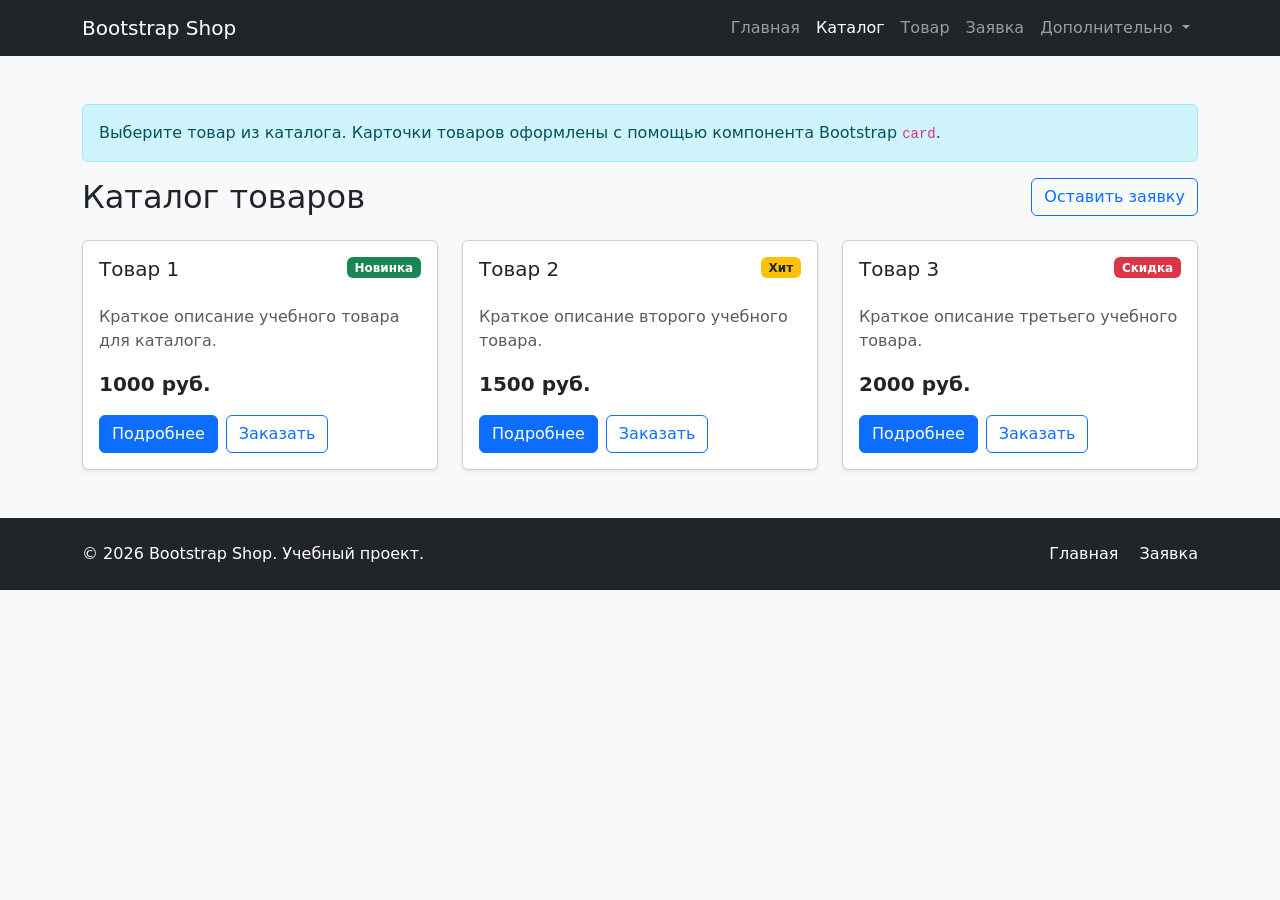
==== catalog.html @ 0e7867d0 "feat: add Bootstrap components pages" ====
<!DOCTYPE html>
<html lang="ru">
<head>
  <meta charset="UTF-8">
  <meta name="viewport" content="width=device-width, initial-scale=1.0">
  <title>Каталог – Bootstrap Shop</title>

  <link
    href="https://cdn.jsdelivr.net/npm/bootstrap@5.3.3/dist/css/bootstrap.min.css"
    rel="stylesheet"
  >
  <link rel="stylesheet" href="css/custom.css">
</head>
<body class="bg-light">
  <nav class="navbar navbar-expand-lg navbar-dark bg-dark">
    <div class="container">
      <a class="navbar-brand" href="index.html">Bootstrap Shop</a>

      <button
        class="navbar-toggler"
        type="button"
        data-bs-toggle="collapse"
        data-bs-target="#mainNavbar"
        aria-controls="mainNavbar"
        aria-expanded="false"
        aria-label="Переключить навигацию"
      >
        <span class="navbar-toggler-icon"></span>
      </button>

      <div class="collapse navbar-collapse" id="mainNavbar">
        <ul class="navbar-nav ms-auto">
          <li class="nav-item">
            <a class="nav-link" href="index.html">Главная</a>
          </li>
          <li class="nav-item">
            <a class="nav-link active" aria-current="page" href="catalog.html">Каталог</a>
          </li>
          <li class="nav-item">
            <a class="nav-link" href="product.html">Товар</a>
          </li>
          <li class="nav-item">
            <a class="nav-link" href="order.html">Заявка</a>
          </li>
          <li class="nav-item dropdown">
            <a
              class="nav-link dropdown-toggle"
              href="#"
              role="button"
              data-bs-toggle="dropdown"
              aria-expanded="false"
            >
              Дополнительно
            </a>
            <ul class="dropdown-menu">
              <li><a class="dropdown-item" href="catalog.html">Все товары</a></li>
              <li><a class="dropdown-item" href="order.html">Оформить заявку</a></li>
              <li><a class="dropdown-item" href="index.html#popular">Популярное</a></li>
            </ul>
          </li>
        </ul>
      </div>
    </div>
  </nav>

  <main class="container my-5">
    <div class="alert alert-info" role="alert">
      Выберите товар из каталога. Карточки товаров оформлены с помощью компонента
      Bootstrap <code>card</code>.
    </div>

    <div class="d-flex justify-content-between align-items-center mb-4">
      <h1 class="h2 mb-0">Каталог товаров</h1>
      <a class="btn btn-outline-primary" href="order.html">Оставить заявку</a>
    </div>

    <div class="row g-4">
      <div class="col-12 col-md-6 col-lg-4">
        <div class="card h-100 shadow-sm">
          <div class="card-body d-flex flex-column">
            <div class="d-flex justify-content-between align-items-start mb-3">
              <h2 class="card-title h5">Товар 1</h2>
              <span class="badge bg-success">Новинка</span>
            </div>
            <p class="card-text text-muted">
              Краткое описание учебного товара для каталога.
            </p>
            <p class="fw-bold fs-5 mt-auto">1000 руб.</p>
            <div class="d-flex gap-2">
              <a class="btn btn-primary" href="product.html">Подробнее</a>
              <button
                class="btn btn-outline-primary"
                type="button"
                data-bs-toggle="modal"
                data-bs-target="#orderModal"
              >
                Заказать
              </button>
            </div>
          </div>
        </div>
      </div>

      <div class="col-12 col-md-6 col-lg-4">
        <div class="card h-100 shadow-sm">
          <div class="card-body d-flex flex-column">
            <div class="d-flex justify-content-between align-items-start mb-3">
              <h2 class="card-title h5">Товар 2</h2>
              <span class="badge bg-warning text-dark">Хит</span>
            </div>
            <p class="card-text text-muted">
              Краткое описание второго учебного товара.
            </p>
            <p class="fw-bold fs-5 mt-auto">1500 руб.</p>
            <div class="d-flex gap-2">
              <a class="btn btn-primary" href="product.html">Подробнее</a>
              <button
                class="btn btn-outline-primary"
                type="button"
                data-bs-toggle="modal"
                data-bs-target="#orderModal"
              >
                Заказать
              </button>
            </div>
          </div>
        </div>
      </div>

      <div class="col-12 col-md-6 col-lg-4">
        <div class="card h-100 shadow-sm">
          <div class="card-body d-flex flex-column">
            <div class="d-flex justify-content-between align-items-start mb-3">
              <h2 class="card-title h5">Товар 3</h2>
              <span class="badge bg-danger">Скидка</span>
            </div>
            <p class="card-text text-muted">
              Краткое описание третьего учебного товара.
            </p>
            <p class="fw-bold fs-5 mt-auto">2000 руб.</p>
            <div class="d-flex gap-2">
              <a class="btn btn-primary" href="product.html">Подробнее</a>
              <button
                class="btn btn-outline-primary"
                type="button"
                data-bs-toggle="modal"
                data-bs-target="#orderModal"
              >
                Заказать
              </button>
            </div>
          </div>
        </div>
      </div>
    </div>
  </main>

  <div
    class="modal fade"
    id="orderModal"
    tabindex="-1"
    aria-labelledby="orderModalLabel"
    aria-hidden="true"
  >
    <div class="modal-dialog">
      <div class="modal-content">
        <div class="modal-header">
          <h2 class="modal-title h5" id="orderModalLabel">Быстрая заявка</h2>
          <button
            type="button"
            class="btn-close"
            data-bs-dismiss="modal"
            aria-label="Закрыть"
          ></button>
        </div>

        <div class="modal-body">
          <p class="text-muted">
            Оставьте контактные данные, и менеджер свяжется с вами.
          </p>

          <form>
            <div class="mb-3">
              <label for="modal-name" class="form-label">Имя</label>
              <input
                id="modal-name"
                name="modal-name"
                type="text"
                class="form-control"
                required
              >
            </div>

            <div class="mb-3">
              <label for="modal-phone" class="form-label">Телефон</label>
              <input
                id="modal-phone"
                name="modal-phone"
                type="tel"
                class="form-control"
                required
              >
            </div>

            <div class="form-check mb-3">
              <input
                id="modal-agree"
                name="modal-agree"
                class="form-check-input"
                type="checkbox"
                required
              >
              <label class="form-check-label" for="modal-agree">
                Согласен на обработку данных
              </label>
            </div>
          </form>
        </div>

        <div class="modal-footer">
          <button type="button" class="btn btn-secondary" data-bs-dismiss="modal">
            Закрыть
          </button>
          <button type="button" class="btn btn-primary">Отправить</button>
        </div>
      </div>
    </div>
  </div>

  <footer class="bg-dark text-white py-4 mt-5">
    <div class="container">
      <div class="row align-items-center g-3">
        <div class="col-12 col-md-6">
          <p class="mb-0">&copy; 2026 Bootstrap Shop. Учебный проект.</p>
        </div>
        <div class="col-12 col-md-6 text-md-end">
          <a class="text-white text-decoration-none me-3" href="index.html">Главная</a>
          <a class="text-white text-decoration-none" href="order.html">Заявка</a>
        </div>
      </div>
    </div>
  </footer>

  <script
    src="https://cdn.jsdelivr.net/npm/bootstrap@5.3.3/dist/js/bootstrap.bundle.min.js"
  ></script>
</body>
</html>
---- css/custom.css ----
body {
  min-height: 100vh;
}

.placeholder-box {
  min-height: 240px;
}

.placeholder-image {
  min-height: 320px;
}

.card-img-top {
  height: 180px;
  object-fit: cover;
}
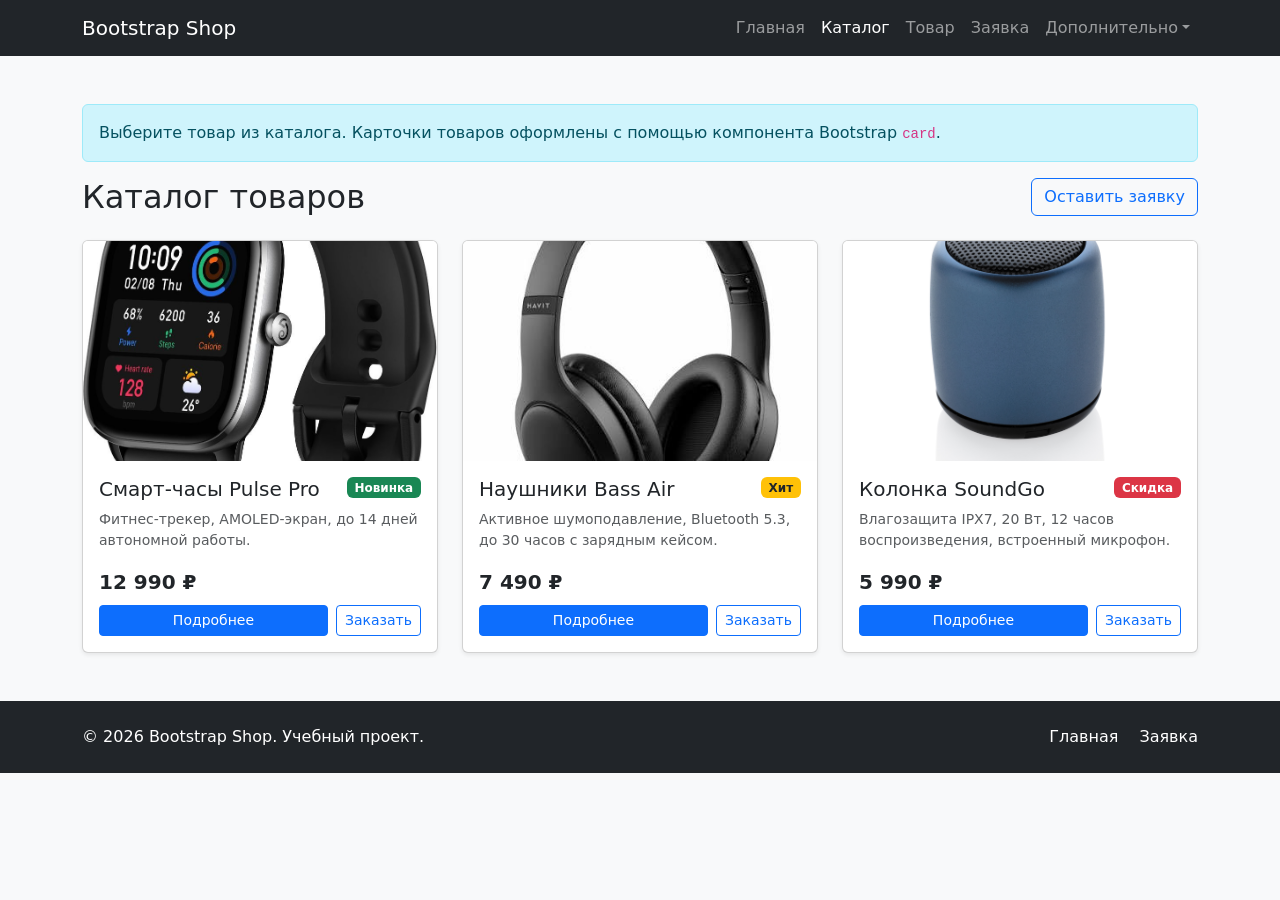
==== commit 3e910d78: "feat: add local Bootstrap, products, images and update README" ====
--- a/catalog.html
+++ b/catalog.html
@@ -4,54 +4,25 @@
   <meta charset="UTF-8">
   <meta name="viewport" content="width=device-width, initial-scale=1.0">
   <title>Каталог – Bootstrap Shop</title>
-
-  <link
-    href="https://cdn.jsdelivr.net/npm/bootstrap@5.3.3/dist/css/bootstrap.min.css"
-    rel="stylesheet"
-  >
+  <link rel="stylesheet" href="vendor/bootstrap/css/bootstrap.min.css">
   <link rel="stylesheet" href="css/custom.css">
 </head>
 <body class="bg-light">
+
   <nav class="navbar navbar-expand-lg navbar-dark bg-dark">
     <div class="container">
       <a class="navbar-brand" href="index.html">Bootstrap Shop</a>
-
-      <button
-        class="navbar-toggler"
-        type="button"
-        data-bs-toggle="collapse"
-        data-bs-target="#mainNavbar"
-        aria-controls="mainNavbar"
-        aria-expanded="false"
-        aria-label="Переключить навигацию"
-      >
+      <button class="navbar-toggler" type="button" data-bs-toggle="collapse" data-bs-target="#mainNavbar" aria-controls="mainNavbar" aria-expanded="false" aria-label="Переключить навигацию">
         <span class="navbar-toggler-icon"></span>
       </button>
-
       <div class="collapse navbar-collapse" id="mainNavbar">
         <ul class="navbar-nav ms-auto">
-          <li class="nav-item">
-            <a class="nav-link" href="index.html">Главная</a>
-          </li>
-          <li class="nav-item">
-            <a class="nav-link active" aria-current="page" href="catalog.html">Каталог</a>
-          </li>
-          <li class="nav-item">
-            <a class="nav-link" href="product.html">Товар</a>
-          </li>
-          <li class="nav-item">
-            <a class="nav-link" href="order.html">Заявка</a>
-          </li>
+          <li class="nav-item"><a class="nav-link" href="index.html">Главная</a></li>
+          <li class="nav-item"><a class="nav-link active" aria-current="page" href="catalog.html">Каталог</a></li>
+          <li class="nav-item"><a class="nav-link" href="product.html">Товар</a></li>
+          <li class="nav-item"><a class="nav-link" href="order.html">Заявка</a></li>
           <li class="nav-item dropdown">
-            <a
-              class="nav-link dropdown-toggle"
-              href="#"
-              role="button"
-              data-bs-toggle="dropdown"
-              aria-expanded="false"
-            >
-              Дополнительно
-            </a>
+            <a class="nav-link dropdown-toggle" href="#" role="button" data-bs-toggle="dropdown" aria-expanded="false">Дополнительно</a>
             <ul class="dropdown-menu">
               <li><a class="dropdown-item" href="catalog.html">Все товары</a></li>
               <li><a class="dropdown-item" href="order.html">Оформить заявку</a></li>
@@ -65,8 +36,7 @@
 
   <main class="container my-5">
     <div class="alert alert-info" role="alert">
-      Выберите товар из каталога. Карточки товаров оформлены с помощью компонента
-      Bootstrap <code>card</code>.
+      Выберите товар из каталога. Карточки товаров оформлены с помощью компонента Bootstrap <code>card</code>.
     </div>
 
     <div class="d-flex justify-content-between align-items-center mb-4">
@@ -75,157 +45,62 @@
     </div>
 
     <div class="row g-4">
+      <!-- Товар 1 -->
       <div class="col-12 col-md-6 col-lg-4">
-        <div class="card h-100 shadow-sm">
+        <div class="card h-100 shadow-sm product-card">
+          <img src="images/product-1.jpg" class="card-img-top" alt="Смарт-часы Pulse Pro">
           <div class="card-body d-flex flex-column">
-            <div class="d-flex justify-content-between align-items-start mb-3">
-              <h2 class="card-title h5">Товар 1</h2>
+            <div class="d-flex justify-content-between align-items-start mb-2">
+              <h2 class="card-title h5 mb-0">Смарт-часы Pulse Pro</h2>
               <span class="badge bg-success">Новинка</span>
             </div>
-            <p class="card-text text-muted">
-              Краткое описание учебного товара для каталога.
-            </p>
-            <p class="fw-bold fs-5 mt-auto">1000 руб.</p>
+            <p class="card-text text-muted small">Фитнес-трекер, AMOLED-экран, до 14 дней автономной работы.</p>
+            <p class="fw-bold fs-5 mt-auto mb-2">12 990 ₽</p>
             <div class="d-flex gap-2">
-              <a class="btn btn-primary" href="product.html">Подробнее</a>
-              <button
-                class="btn btn-outline-primary"
-                type="button"
-                data-bs-toggle="modal"
-                data-bs-target="#orderModal"
-              >
-                Заказать
-              </button>
+              <a href="product.html" class="btn btn-primary btn-sm flex-grow-1">Подробнее</a>
+              <button class="btn btn-outline-primary btn-sm" data-bs-toggle="modal" data-bs-target="#orderModal">Заказать</button>
             </div>
           </div>
         </div>
       </div>
-
+      <!-- Товар 2 -->
       <div class="col-12 col-md-6 col-lg-4">
-        <div class="card h-100 shadow-sm">
+        <div class="card h-100 shadow-sm product-card">
+          <img src="images/product-2.jpg" class="card-img-top" alt="Беспроводные наушники Bass Air">
           <div class="card-body d-flex flex-column">
-            <div class="d-flex justify-content-between align-items-start mb-3">
-              <h2 class="card-title h5">Товар 2</h2>
+            <div class="d-flex justify-content-between align-items-start mb-2">
+              <h2 class="card-title h5 mb-0">Наушники Bass Air</h2>
               <span class="badge bg-warning text-dark">Хит</span>
             </div>
-            <p class="card-text text-muted">
-              Краткое описание второго учебного товара.
-            </p>
-            <p class="fw-bold fs-5 mt-auto">1500 руб.</p>
+            <p class="card-text text-muted small">Активное шумоподавление, Bluetooth 5.3, до 30 часов с зарядным кейсом.</p>
+            <p class="fw-bold fs-5 mt-auto mb-2">7 490 ₽</p>
             <div class="d-flex gap-2">
-              <a class="btn btn-primary" href="product.html">Подробнее</a>
-              <button
-                class="btn btn-outline-primary"
-                type="button"
-                data-bs-toggle="modal"
-                data-bs-target="#orderModal"
-              >
-                Заказать
-              </button>
+              <a href="product.html" class="btn btn-primary btn-sm flex-grow-1">Подробнее</a>
+              <button class="btn btn-outline-primary btn-sm" data-bs-toggle="modal" data-bs-target="#orderModal">Заказать</button>
             </div>
           </div>
         </div>
       </div>
-
+      <!-- Товар 3 -->
       <div class="col-12 col-md-6 col-lg-4">
-        <div class="card h-100 shadow-sm">
+        <div class="card h-100 shadow-sm product-card">
+          <img src="images/product-3.jpg" class="card-img-top" alt="Портативная колонка SoundGo">
           <div class="card-body d-flex flex-column">
-            <div class="d-flex justify-content-between align-items-start mb-3">
-              <h2 class="card-title h5">Товар 3</h2>
+            <div class="d-flex justify-content-between align-items-start mb-2">
+              <h2 class="card-title h5 mb-0">Колонка SoundGo</h2>
               <span class="badge bg-danger">Скидка</span>
             </div>
-            <p class="card-text text-muted">
-              Краткое описание третьего учебного товара.
-            </p>
-            <p class="fw-bold fs-5 mt-auto">2000 руб.</p>
+            <p class="card-text text-muted small">Влагозащита IPX7, 20 Вт, 12 часов воспроизведения, встроенный микрофон.</p>
+            <p class="fw-bold fs-5 mt-auto mb-2">5 990 ₽</p>
             <div class="d-flex gap-2">
-              <a class="btn btn-primary" href="product.html">Подробнее</a>
-              <button
-                class="btn btn-outline-primary"
-                type="button"
-                data-bs-toggle="modal"
-                data-bs-target="#orderModal"
-              >
-                Заказать
-              </button>
+              <a href="product.html" class="btn btn-primary btn-sm flex-grow-1">Подробнее</a>
+              <button class="btn btn-outline-primary btn-sm" data-bs-toggle="modal" data-bs-target="#orderModal">Заказать</button>
             </div>
           </div>
         </div>
       </div>
     </div>
   </main>
-
-  <div
-    class="modal fade"
-    id="orderModal"
-    tabindex="-1"
-    aria-labelledby="orderModalLabel"
-    aria-hidden="true"
-  >
-    <div class="modal-dialog">
-      <div class="modal-content">
-        <div class="modal-header">
-          <h2 class="modal-title h5" id="orderModalLabel">Быстрая заявка</h2>
-          <button
-            type="button"
-            class="btn-close"
-            data-bs-dismiss="modal"
-            aria-label="Закрыть"
-          ></button>
-        </div>
-
-        <div class="modal-body">
-          <p class="text-muted">
-            Оставьте контактные данные, и менеджер свяжется с вами.
-          </p>
-
-          <form>
-            <div class="mb-3">
-              <label for="modal-name" class="form-label">Имя</label>
-              <input
-                id="modal-name"
-                name="modal-name"
-                type="text"
-                class="form-control"
-                required
-              >
-            </div>
-
-            <div class="mb-3">
-              <label for="modal-phone" class="form-label">Телефон</label>
-              <input
-                id="modal-phone"
-                name="modal-phone"
-                type="tel"
-                class="form-control"
-                required
-              >
-            </div>
-
-            <div class="form-check mb-3">
-              <input
-                id="modal-agree"
-                name="modal-agree"
-                class="form-check-input"
-                type="checkbox"
-                required
-              >
-              <label class="form-check-label" for="modal-agree">
-                Согласен на обработку данных
-              </label>
-            </div>
-          </form>
-        </div>
-
-        <div class="modal-footer">
-          <button type="button" class="btn btn-secondary" data-bs-dismiss="modal">
-            Закрыть
-          </button>
-          <button type="button" class="btn btn-primary">Отправить</button>
-        </div>
-      </div>
-    </div>
-  </div>
 
   <footer class="bg-dark text-white py-4 mt-5">
     <div class="container">
@@ -241,8 +116,39 @@
     </div>
   </footer>
 
-  <script
-    src="https://cdn.jsdelivr.net/npm/bootstrap@5.3.3/dist/js/bootstrap.bundle.min.js"
-  ></script>
+  <!-- Модальное окно заказа -->
+  <div class="modal fade" id="orderModal" tabindex="-1" aria-labelledby="orderModalLabel" aria-hidden="true">
+    <div class="modal-dialog">
+      <div class="modal-content">
+        <div class="modal-header">
+          <h5 class="modal-title" id="orderModalLabel">Быстрая заявка</h5>
+          <button type="button" class="btn-close" data-bs-dismiss="modal" aria-label="Закрыть"></button>
+        </div>
+        <div class="modal-body">
+          <p class="text-muted">Оставьте контактные данные, и менеджер свяжется с вами.</p>
+          <form>
+            <div class="mb-3">
+              <label for="modal-name" class="form-label">Имя</label>
+              <input type="text" class="form-control" id="modal-name" required>
+            </div>
+            <div class="mb-3">
+              <label for="modal-phone" class="form-label">Телефон</label>
+              <input type="tel" class="form-control" id="modal-phone" required>
+            </div>
+            <div class="form-check mb-3">
+              <input class="form-check-input" type="checkbox" id="modal-agree" required>
+              <label class="form-check-label" for="modal-agree">Согласен на обработку данных</label>
+            </div>
+          </form>
+        </div>
+        <div class="modal-footer">
+          <button type="button" class="btn btn-secondary" data-bs-dismiss="modal">Закрыть</button>
+          <button type="button" class="btn btn-primary">Отправить</button>
+        </div>
+      </div>
+    </div>
+  </div>
+
+  <script src="vendor/bootstrap/js/bootstrap.bundle.min.js"></script>
 </body>
 </html>
--- a/css/custom.css
+++ b/css/custom.css
@@ -6,11 +6,25 @@
   min-height: 240px;
 }
 
-.placeholder-image {
-  min-height: 320px;
+/* Стили для карточек товаров */
+.product-card {
+  transition: transform 0.2s ease, box-shadow 0.2s ease;
 }
 
-.card-img-top {
-  height: 180px;
+.product-card:hover {
+  transform: translateY(-4px);
+  box-shadow: 0 0.5rem 1rem rgba(0, 0, 0, 0.15) !important;
+}
+
+.product-card .card-img-top {
+  height: 220px;
   object-fit: cover;
+}
+
+/* Стили для детальной страницы товара */
+.product-detail-img {
+  max-height: 500px;
+  object-fit: contain;
+  padding: 1rem;
+  background-color: #f8f9fa;
 }
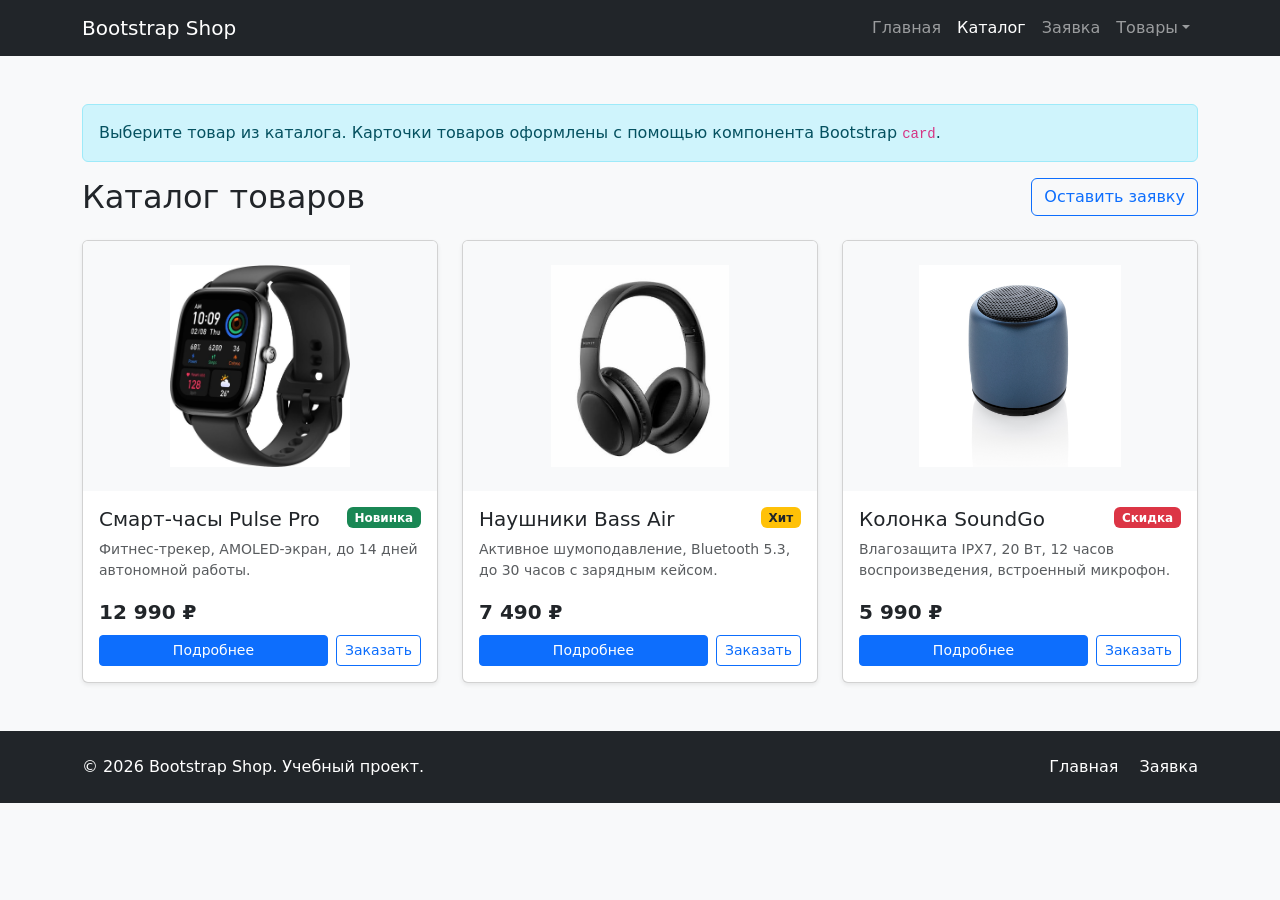
==== commit 82999018: "feat: add individual product pages, fix navigation and finalize project" ====
--- a/catalog.html
+++ b/catalog.html
@@ -19,14 +19,13 @@
         <ul class="navbar-nav ms-auto">
           <li class="nav-item"><a class="nav-link" href="index.html">Главная</a></li>
           <li class="nav-item"><a class="nav-link active" aria-current="page" href="catalog.html">Каталог</a></li>
-          <li class="nav-item"><a class="nav-link" href="product.html">Товар</a></li>
           <li class="nav-item"><a class="nav-link" href="order.html">Заявка</a></li>
           <li class="nav-item dropdown">
-            <a class="nav-link dropdown-toggle" href="#" role="button" data-bs-toggle="dropdown" aria-expanded="false">Дополнительно</a>
+            <a class="nav-link dropdown-toggle" href="#" role="button" data-bs-toggle="dropdown" aria-expanded="false">Товары</a>
             <ul class="dropdown-menu">
-              <li><a class="dropdown-item" href="catalog.html">Все товары</a></li>
-              <li><a class="dropdown-item" href="order.html">Оформить заявку</a></li>
-              <li><a class="dropdown-item" href="index.html#popular">Популярное</a></li>
+              <li><a class="dropdown-item" href="product.html">Смарт-часы Pulse Pro</a></li>
+              <li><a class="dropdown-item" href="product-2.html">Наушники Bass Air</a></li>
+              <li><a class="dropdown-item" href="product-3.html">Колонка SoundGo</a></li>
             </ul>
           </li>
         </ul>
@@ -45,13 +44,14 @@
     </div>
 
     <div class="row g-4">
-      <!-- Товар 1 -->
       <div class="col-12 col-md-6 col-lg-4">
         <div class="card h-100 shadow-sm product-card">
-          <img src="images/product-1.jpg" class="card-img-top" alt="Смарт-часы Pulse Pro">
+          <a href="product.html">
+            <img src="images/product-1.jpg" class="card-img-top" alt="Смарт-часы Pulse Pro">
+          </a>
           <div class="card-body d-flex flex-column">
             <div class="d-flex justify-content-between align-items-start mb-2">
-              <h2 class="card-title h5 mb-0">Смарт-часы Pulse Pro</h2>
+              <h2 class="card-title h5 mb-0"><a href="product.html" class="text-decoration-none text-dark">Смарт-часы Pulse Pro</a></h2>
               <span class="badge bg-success">Новинка</span>
             </div>
             <p class="card-text text-muted small">Фитнес-трекер, AMOLED-экран, до 14 дней автономной работы.</p>
@@ -63,37 +63,39 @@
           </div>
         </div>
       </div>
-      <!-- Товар 2 -->
       <div class="col-12 col-md-6 col-lg-4">
         <div class="card h-100 shadow-sm product-card">
-          <img src="images/product-2.jpg" class="card-img-top" alt="Беспроводные наушники Bass Air">
+          <a href="product-2.html">
+            <img src="images/product-2.jpg" class="card-img-top" alt="Беспроводные наушники Bass Air">
+          </a>
           <div class="card-body d-flex flex-column">
             <div class="d-flex justify-content-between align-items-start mb-2">
-              <h2 class="card-title h5 mb-0">Наушники Bass Air</h2>
+              <h2 class="card-title h5 mb-0"><a href="product-2.html" class="text-decoration-none text-dark">Наушники Bass Air</a></h2>
               <span class="badge bg-warning text-dark">Хит</span>
             </div>
             <p class="card-text text-muted small">Активное шумоподавление, Bluetooth 5.3, до 30 часов с зарядным кейсом.</p>
             <p class="fw-bold fs-5 mt-auto mb-2">7 490 ₽</p>
             <div class="d-flex gap-2">
-              <a href="product.html" class="btn btn-primary btn-sm flex-grow-1">Подробнее</a>
+              <a href="product-2.html" class="btn btn-primary btn-sm flex-grow-1">Подробнее</a>
               <button class="btn btn-outline-primary btn-sm" data-bs-toggle="modal" data-bs-target="#orderModal">Заказать</button>
             </div>
           </div>
         </div>
       </div>
-      <!-- Товар 3 -->
       <div class="col-12 col-md-6 col-lg-4">
         <div class="card h-100 shadow-sm product-card">
-          <img src="images/product-3.jpg" class="card-img-top" alt="Портативная колонка SoundGo">
+          <a href="product-3.html">
+            <img src="images/product-3.jpg" class="card-img-top" alt="Портативная колонка SoundGo">
+          </a>
           <div class="card-body d-flex flex-column">
             <div class="d-flex justify-content-between align-items-start mb-2">
-              <h2 class="card-title h5 mb-0">Колонка SoundGo</h2>
+              <h2 class="card-title h5 mb-0"><a href="product-3.html" class="text-decoration-none text-dark">Колонка SoundGo</a></h2>
               <span class="badge bg-danger">Скидка</span>
             </div>
             <p class="card-text text-muted small">Влагозащита IPX7, 20 Вт, 12 часов воспроизведения, встроенный микрофон.</p>
             <p class="fw-bold fs-5 mt-auto mb-2">5 990 ₽</p>
             <div class="d-flex gap-2">
-              <a href="product.html" class="btn btn-primary btn-sm flex-grow-1">Подробнее</a>
+              <a href="product-3.html" class="btn btn-primary btn-sm flex-grow-1">Подробнее</a>
               <button class="btn btn-outline-primary btn-sm" data-bs-toggle="modal" data-bs-target="#orderModal">Заказать</button>
             </div>
           </div>
@@ -116,7 +118,6 @@
     </div>
   </footer>
 
-  <!-- Модальное окно заказа -->
   <div class="modal fade" id="orderModal" tabindex="-1" aria-labelledby="orderModalLabel" aria-hidden="true">
     <div class="modal-dialog">
       <div class="modal-content">
--- a/css/custom.css
+++ b/css/custom.css
@@ -6,7 +6,10 @@
   min-height: 240px;
 }
 
-/* Стили для карточек товаров */
+.placeholder-image {
+  min-height: 320px;
+}
+
 .product-card {
   transition: transform 0.2s ease, box-shadow 0.2s ease;
 }
@@ -17,14 +20,16 @@
 }
 
 .product-card .card-img-top {
-  height: 220px;
-  object-fit: cover;
+  height: 250px;
+  object-fit: contain;
+  padding: 1.5rem;
+  background-color: #f8f9fa;
 }
 
-/* Стили для детальной страницы товара */
 .product-detail-img {
   max-height: 500px;
+  width: 100%;
   object-fit: contain;
-  padding: 1rem;
+  padding: 2rem;
   background-color: #f8f9fa;
 }
